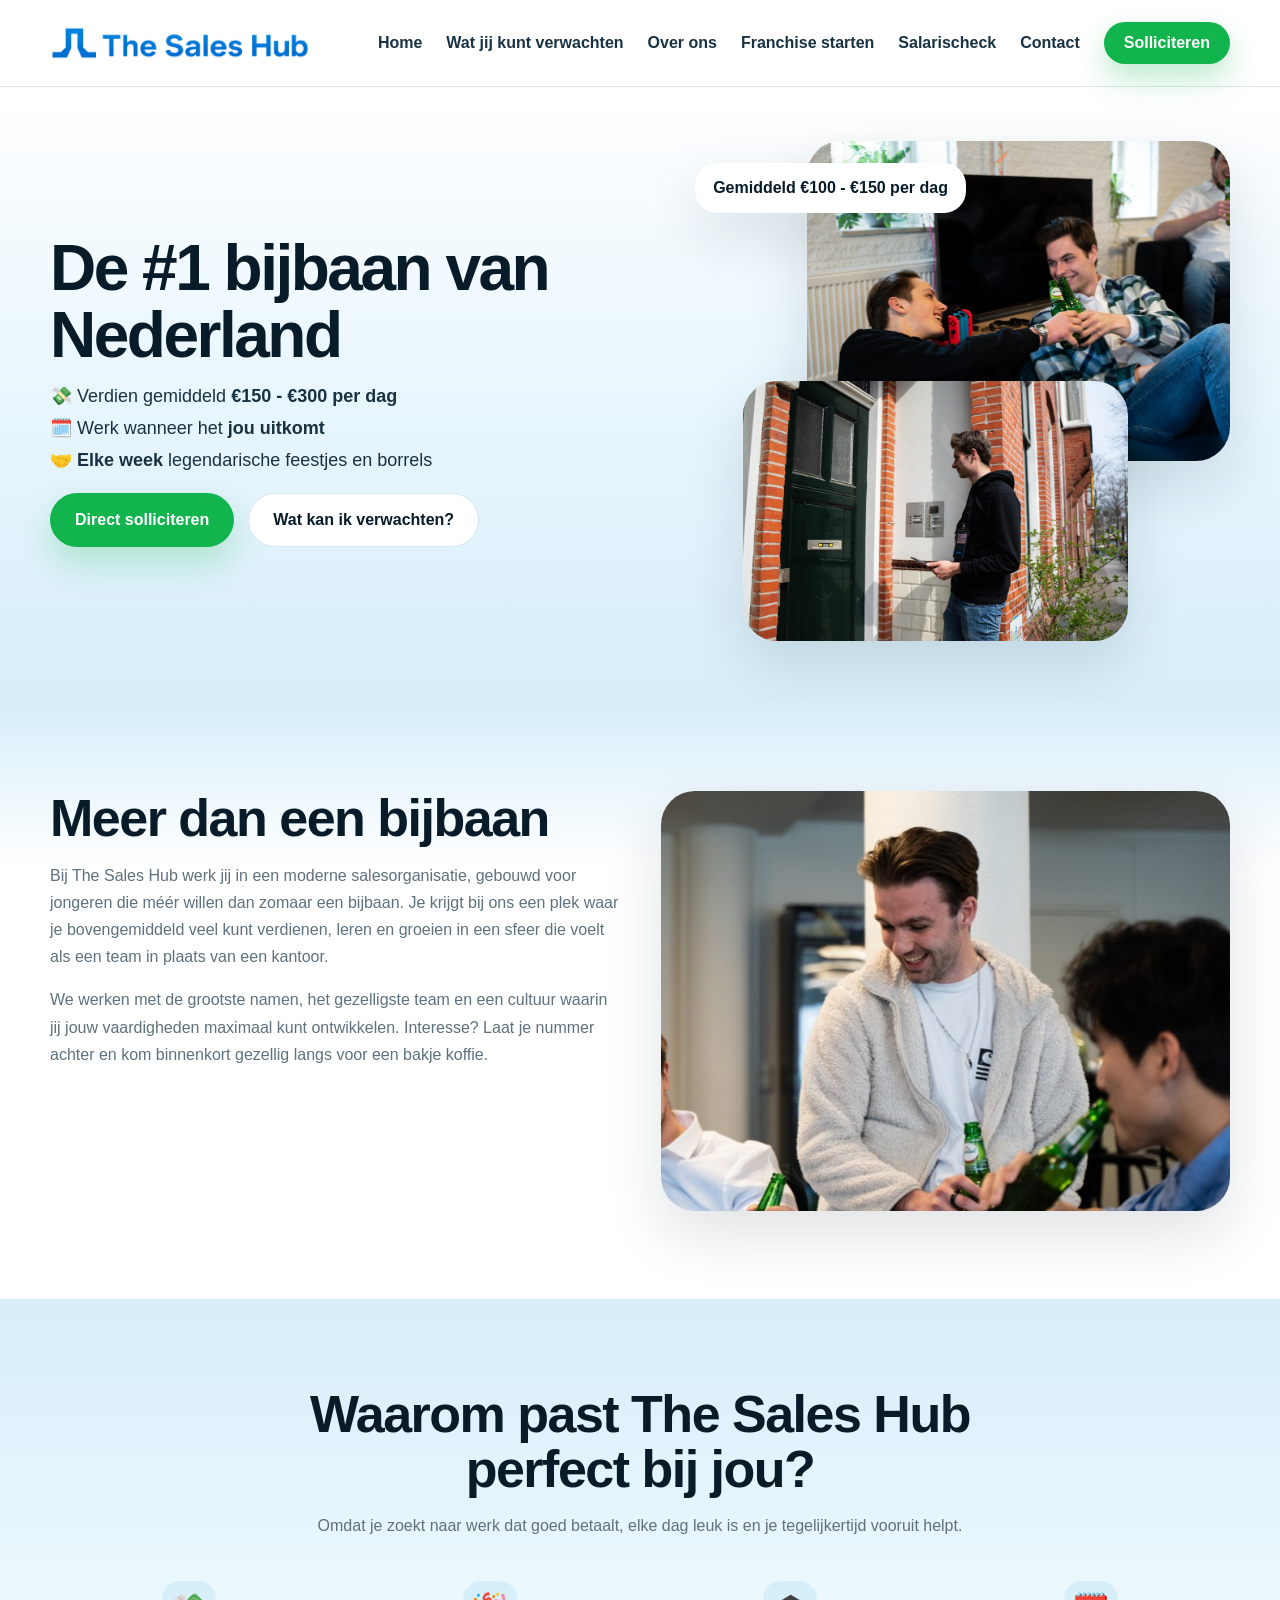
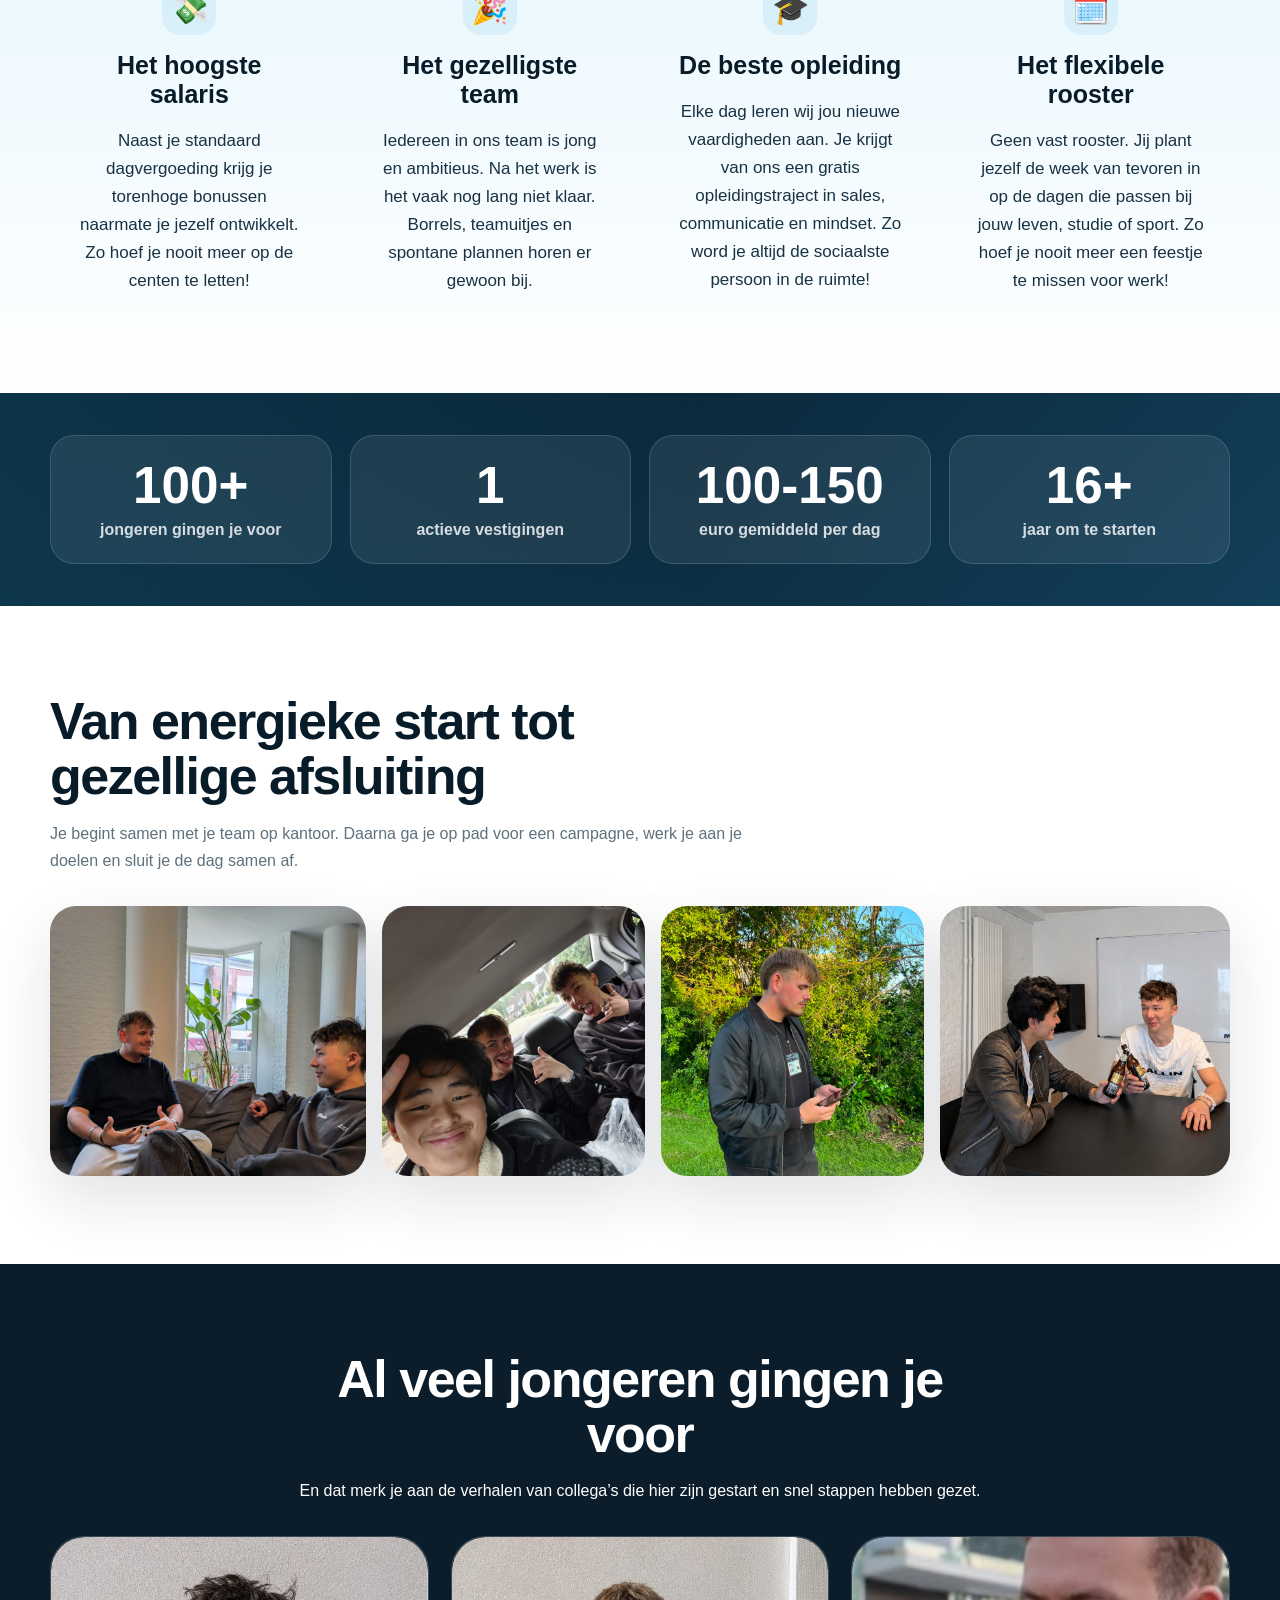
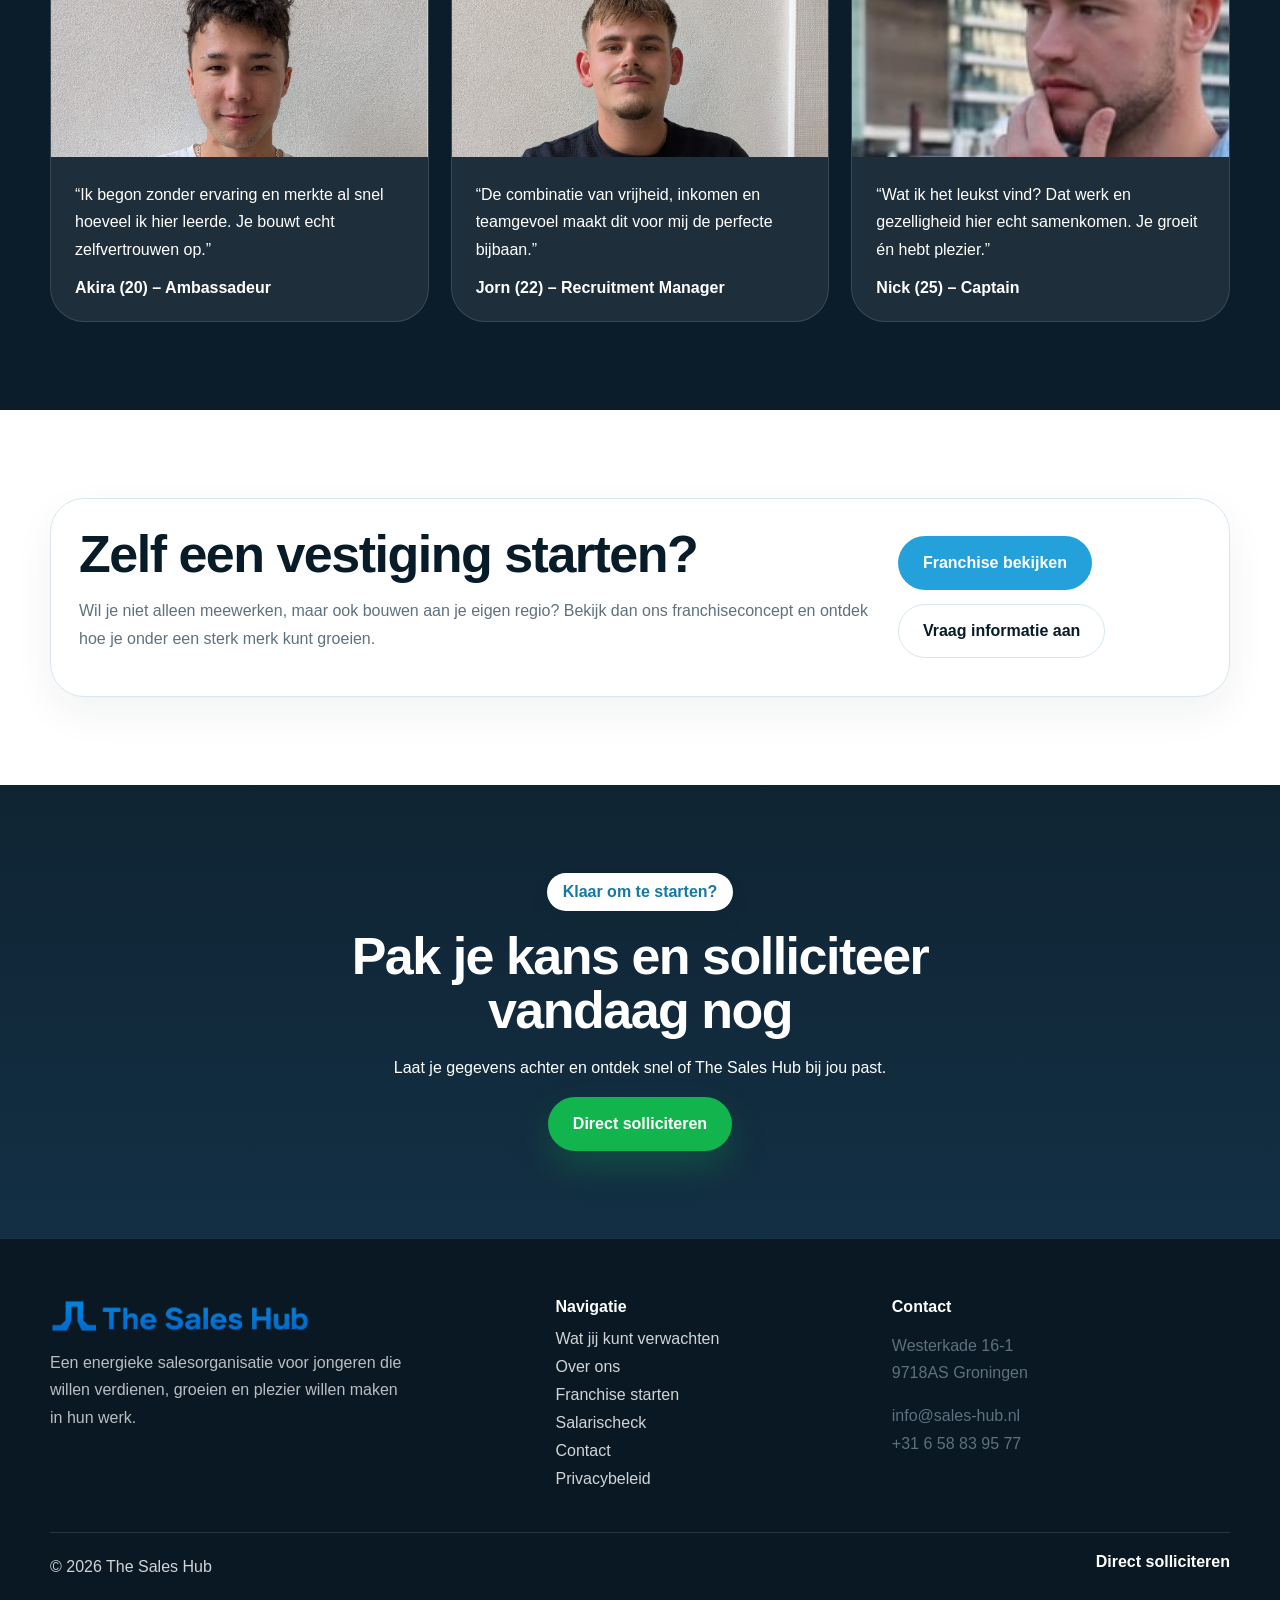
==== index.html @ 604abdd0 "Update index.html" ====
<!DOCTYPE html>
<html lang="nl">
<head>
  <meta charset="UTF-8" />
  <meta name="viewport" content="width=device-width, initial-scale=1.0" />
  <title>The Sales Hub - Home</title>
  <link rel="stylesheet" href="style.css" />
  <link rel="icon" type="image/png" href="images/favicon.png" />
</head>
<body>
<!-- =========================================================
AANPASSEN: index.html
Gebruik Ctrl+F en zoek op 'AANPASSEN' om alle bewerkbare tekstblokken te vinden.
Pas vooral tekst tussen <h1>, <h2>, <h3>, <p>, <li> en knoppen (<a>) aan.
Laat class="", href="", script- en link-tags zoveel mogelijk staan.
========================================================= -->

  <!-- AANPASSEN: NAVIGATIE / MENU
Hieronder staan het logo, de bedrijfsnaam en de menulinks.
Wil je een menunaam wijzigen? Pas alleen de zichtbare tekst tussen <a>...</a> aan.
Wil je een link wijzigen? Pas dan href="..." aan, maar laat de bestandsnamen kloppen.
-->
<header class="site-header">
    <div class="container header-inner">
      <a href="index.html" class="brand">
        <img src="images/logo.png" alt="The Sales Hub logo" />
      </a>
      <nav class="main-nav" id="mainNav">
        <a href="index.html">Home</a>
        <a href="verwachtingen.html">Wat jij kunt verwachten</a>
        <a href="over-ons.html">Over ons</a>
        <a href="franchise-starten.html">Franchise starten</a>
        <a href="salarischeck.html">Salarischeck</a>
        <a href="contact.html">Contact</a>
        <a href="solliciteren.html" class="nav-apply">Solliciteren</a>

      </nav>
      <button class="menu-toggle" id="menuToggle" aria-label="Open menu">☰</button>
    </div>
  </header>
  <main>

<!-- AANPASSEN: HOMEPAGE HERO
Dit is het eerste blok van de voorpagina.
Pas hier de grote titel, subtitel, bullets en knoppen aan.
De knop 'Direct solliciteren' linkt naar solliciteren.html.
-->
<section class="hero hero-home">
  <div class="container hero-grid">
    <div class="hero-copy hero-copy-strong">
      <h1>De #1 bijbaan van Nederland</h1>
<ul class="tick-list hero-benefits">
  <li>
    <span class="hero-benefit-icon">💸</span>
    <span>Verdien gemiddeld <strong>€150 - €300 per dag</strong></span>
  </li>
  <li>
    <span class="hero-benefit-icon">🗓️</span>
    <span>Werk wanneer het <strong>jou uitkomt</strong></span>
  </li>
  <li>
    <span class="hero-benefit-icon">🤝</span>
    <span><strong>Elke week</strong> legendarische feestjes en borrels</span>
  </li>
</ul>
      <div class="button-row">
        <a href="solliciteren.html" class="btn btn-cta">Direct solliciteren</a>
        <a href="verwachtingen.html" class="btn btn-secondary">Wat kan ik verwachten?</a>
      </div>
    </div>
    <div class="hero-visual hero-visual-pop">
      <div class="visual-badge">Gemiddeld €100 - €150 per dag</div>
      <div class="visual-card main-photo"><img src="images/hero-main.jpg" alt="Team in gesprek op locatie" /></div>
      <div class="visual-card secondary-photo"><img src="images/hero-secondary.jpg" alt="Collega's die samen successen vieren" /></div>
    
      </div>
    </div>
  </div>
</section>

<!-- AANPASSEN: WELKOM / INTRODUCTIE
Hier leg je kort uit wat The Sales Hub is en waarom iemand bij jullie wil werken.
-->
<section class="section">
  <div class="container two-column">
    <div>

      <h2>Meer dan een bijbaan</h2>
      <p>Bij The Sales Hub werk jij in een moderne salesorganisatie, gebouwd voor jongeren die méér willen dan zomaar een bijbaan. Je krijgt bij ons een plek waar je bovengemiddeld veel kunt verdienen, leren en groeien in een sfeer die voelt als een team in plaats van een kantoor.</p>
      <p>We werken met de grootste namen, het gezelligste team en een cultuur waarin jij jouw vaardigheden maximaal kunt ontwikkelen. Interesse? Laat je nummer achter en kom binnenkort gezellig langs voor een bakje koffie.</p>
    </div>
    <div class="single-image-card">
      <img src="images/welcome.jpg" alt="Sfeervolle teamfoto" />
    </div>
  </div>
</section>

<!-- AANPASSEN: WAAROM THE SALES HUB
Hier staan de voordelen/argumenten waarom jongeren voor jullie kiezen.
-->
<section class="section section-soft">
  <div class="container">
    <div class="section-head center">

      <h2>Waarom past The Sales Hub perfect bij jou?</h2>
      <p>Omdat je zoekt naar werk dat goed betaalt, elke dag leuk is en je tegelijkertijd vooruit helpt.</p>
    </div>
<div class="card-grid four benefit-grid">
  <article class="info-card benefit-card">
    <div class="benefit-icon">💸</div>
    <h3>Het hoogste salaris</h3>
    <p>Naast je standaard dagvergoeding krijg je torenhoge bonussen naarmate je jezelf ontwikkelt. Zo hoef je nooit meer op de centen te letten!</p>
  </article>

  <article class="info-card benefit-card">
    <div class="benefit-icon">🎉</div>
    <h3>Het gezelligste team</h3>
    <p>Iedereen in ons team is jong en ambitieus. Na het werk is het vaak nog lang niet klaar. Borrels, teamuitjes en spontane plannen horen er gewoon bij.</p>
  </article>

  <article class="info-card benefit-card">
    <div class="benefit-icon">🎓</div>
    <h3>De beste opleiding</h3>
    <p>Elke dag leren wij jou nieuwe vaardigheden aan. Je krijgt van ons een gratis opleidingstraject in sales, communicatie en mindset. Zo word je altijd de sociaalste persoon in de ruimte!</p>
  </article>

  <article class="info-card benefit-card">
    <div class="benefit-icon">🗓️</div>
    <h3>Het flexibele rooster</h3>
    <p>Geen vast rooster. Jij plant jezelf de week van tevoren in op de dagen die passen bij jouw leven, studie of sport. Zo hoef je nooit meer een feestje te missen voor werk!</p>
  </article>
</div>
  </div>
</section>

<!-- AANPASSEN: CIJFERS / BEWIJS
Pas hier cijfers aan zoals aantal medewerkers, vestigingen of gemiddelde verdiensten.
-->
<section class="stats-band">
  <div class="container stats-grid">
    <div><strong>100+</strong><span>jongeren gingen je voor</span></div>
    <div><strong>1</strong><span>actieve vestigingen</span></div>
    <div><strong>100-150</strong><span>euro gemiddeld per dag</span></div>
    <div><strong>16+</strong><span>jaar om te starten</span></div>
  </div>
</section>

<section class="section">
  <div class="container">
    <div class="section-head">
      <h2>Van energieke start tot gezellige afsluiting</h2>
      <p>Je begint samen met je team op kantoor. Daarna ga je op pad voor een campagne, werk je aan je doelen en sluit je de dag samen af.</p>
    </div>
    <div class="gallery-grid">
      <img src="images/gallery-1.jpg" alt="Werkdag sfeer 1" />
      <img src="images/gallery-2.jpg" alt="Werkdag sfeer 2" />
      <img src="images/gallery-3.jpg" alt="Werkdag sfeer 3" />
      <img src="images/gallery-4.jpg" alt="Werkdag sfeer 4" />
    </div>
  </div>
</section>

<section class="section section-dark">
  <div class="container">
    <div class="section-head center light">
      <h2>Al veel jongeren gingen je voor</h2>
      <p>En dat merk je aan de verhalen van collega’s die hier zijn gestart en snel stappen hebben gezet.</p>
    </div>
    <div class="card-grid three testimonials">
      <article class="testimonial-card"><img src="images/testimonial-1.jpg" alt="Collega 1" /><p>“Ik begon zonder ervaring en merkte al snel hoeveel ik hier leerde. Je bouwt echt zelfvertrouwen op.”</p><strong>Akira (20) – Ambassadeur</strong></article>
      <article class="testimonial-card"><img src="images/testimonial-2.jpg" alt="Collega 2" /><p>“De combinatie van vrijheid, inkomen en teamgevoel maakt dit voor mij de perfecte bijbaan.”</p><strong>Jorn (22) – Recruitment Manager</strong></article>
      <article class="testimonial-card"><img src="images/testimonial-3.jpg" alt="Collega 3" /><p>“Wat ik het leukst vind? Dat werk en gezelligheid hier echt samenkomen. Je groeit én hebt plezier.”</p><strong>Nick (25) – Captain</strong></article>
    </div>
  </div>
</section>

<section class="section">
  <div class="container callout-box">
    <div>
      <h2>Zelf een vestiging starten?</h2>
      <p>Wil je niet alleen meewerken, maar ook bouwen aan je eigen regio? Bekijk dan ons franchiseconcept en ontdek hoe je onder een sterk merk kunt groeien.</p>
    </div>
    <div class="button-row">
      <a href="franchise-starten.html" class="btn btn-primary">Franchise bekijken</a>
      <a href="contact.html" class="btn btn-secondary">Vraag informatie aan</a>
    </div>
  </div>
</section>

<!-- AANPASSEN: LAATSTE CALL TO ACTION
Dit is het afsluitende sollicitatieblok op de homepage.
-->
<section class="section final-banner">
  <div class="container center-text">
    <span class="eyebrow">Klaar om te starten?</span>
    <h2>Pak je kans en solliciteer vandaag nog</h2>
    <p>Laat je gegevens achter en ontdek snel of The Sales Hub bij jou past.</p>
    <a href="solliciteren.html" class="btn btn-cta">Direct solliciteren</a>
  </div>
</section>

  </main>
  <!-- AANPASSEN: FOOTER
Hier wijzig je bedrijfsnaam, korte footertekst, contactgegevens en footerlinks.
-->
<footer class="site-footer">
    <div class="container footer-grid">
      <div>
        <a href="index.html" class="brand footer-brand">
          <img src="images/logo.png" alt="The Sales Hub logo" />

        </a>
        <p class="footer-text">Een energieke salesorganisatie voor jongeren die willen verdienen, groeien en plezier willen maken in hun werk.</p>
      </div>
      <div>
        <h4>Navigatie</h4>
        <a href="verwachtingen.html">Wat jij kunt verwachten</a>
        <a href="over-ons.html">Over ons</a>
        <a href="franchise-starten.html">Franchise starten</a>
        <a href="salarischeck.html">Salarischeck</a>
        <a href="contact.html">Contact</a>
            <a href="privacybeleid.html">Privacybeleid</a>
      </div>
      <div>
        <h4>Contact</h4>
        <p>Westerkade 16-1<br>9718AS Groningen</p>
        <p>info@sales-hub.nl<br>+31 6 58 83 95 77</p>
      </div>
    </div>
    <div class="container footer-bottom">
      <span>© <span id="year"></span> The Sales Hub</span>
      <a href="solliciteren.html">Direct solliciteren</a>
    </div>
  </footer>
  <script src="script.js"></script>
</body>
</html>
---- style.css ----
:root {
  /* =========================================================
  AANPASSEN: KLEUREN
  --primary = huiskleur blauw
  --cta = opvallende sollicitatieknop
  Pas alleen de kleurcodes aan, niet de namen links.
  ========================================================= */
  --primary: #24A1DA;
  --primary-dark: #1678a7;
  --primary-soft: #e8f6fc;
  --text: #183243;
  --text-soft: #5e717d;
  --heading: #071b28;
  --bg: #f5f8fa;
  --white: #ffffff;
  --dark: #0b1d2a;
  --line: #d7e6ef;
  --cta: #12b44d;
  --cta-dark: #0d943e;
  --shadow: 0 24px 60px rgba(7, 27, 40, 0.12);
  --radius-xl: 34px;
  --radius-lg: 26px;
  --radius-md: 18px;
}
* { box-sizing: border-box; }
html { scroll-behavior: smooth; }
body {
  margin: 0;
  font-family: Arial, Helvetica, sans-serif;
  color: var(--text);
  background: var(--white);
}
a { color: inherit; text-decoration: none; }
img { display: block; width: 100%; object-fit: cover; }
p { line-height: 1.7; color: var(--text-soft); }
h1, h2, h3, h4 { color: var(--heading); margin: 0 0 16px; line-height: 1.05; }
h1 { font-size: clamp(42px, 7vw, 76px); letter-spacing: -2.5px; }
h2 { font-size: clamp(32px, 5vw, 52px); letter-spacing: -1.5px; }
h3 { font-size: 24px; }
.container { width: min(1180px, calc(100% - 40px)); margin: 0 auto; }

.site-header {
  position: sticky; top: 0; z-index: 1000; background: rgba(255,255,255,.92);
  backdrop-filter: blur(14px); border-bottom: 1px solid var(--line);
}
.header-inner {
  display: flex; align-items: center; justify-content: space-between; min-height: 86px; gap: 20px;
}
.brand {
  display: inline-flex; align-items: center; gap: 12px; font-weight: 800; font-size: 20px; color: var(--heading);
}
.brand img {
  width: 160px;
  height: auto;
  object-fit: contain;
  border-radius: 0;
}
.main-nav { display: flex; align-items: center; gap: 24px; font-weight: 700; }
.main-nav a { color: var(--text); }
.main-nav a:hover { color: var(--primary-dark); }
.nav-apply {
  background: var(--cta); color: var(--white) !important; padding: 12px 20px; border-radius: 999px;
  box-shadow: 0 14px 30px rgba(18, 180, 77, 0.28);
}
.nav-apply:hover { background: var(--cta-dark); }
.menu-toggle {
  display: none; border: 0; background: var(--primary-soft); width: 44px; height: 44px; border-radius: 14px; font-size: 24px;
}

.hero {
  position: relative;
  overflow: hidden;
  background: linear-gradient(180deg, #ffffff 0%, #f3fbff 55%, #e8f6fc 100%);
}
.hero > .container {
  position: relative;
  z-index: 1;
}


.hero-home { padding: 54px 0 62px; }
.hero-apply { padding: 78px 0 84px; }
.hero-grid {
  display: grid; grid-template-columns: 1.05fr .95fr; gap: 54px; align-items: center;
}
.hero-copy-strong h1 { max-width: 620px; }
.hero-copy h1 span { color: var(--primary-dark); }
.hero-copy .lead { font-size: 20px; max-width: 620px; margin-bottom: 28px; }
.eyebrow {
  display: inline-flex; padding: 10px 16px; border-radius: 999px; background: var(--white); color: var(--primary-dark);
  font-weight: 800; margin-bottom: 18px; box-shadow: 0 12px 24px rgba(7,27,40,.06);
}
.tick-list { list-style: none; padding: 0; margin: 0 0 28px; display: grid; gap: 14px; }
.tick-list li { position: relative; padding-left: 0px; font-size: 18px; }
.tick-list li::before {
  content: none !important;
  display: none !important;
}
.big-ticks li { font-size: 20px; }
.button-row { display: flex; gap: 14px; flex-wrap: wrap; }
.btn {
  display: inline-flex; align-items: center; justify-content: center; min-height: 54px; padding: 0 24px;
  border-radius: 999px; font-weight: 800; border: 1px solid transparent; cursor: pointer; transition: .2s ease;
}
.btn:hover { transform: translateY(-2px); }
.btn-primary { background: var(--primary); color: var(--white); }
.btn-primary:hover { background: var(--primary-dark); }
.btn-secondary { background: var(--white); border-color: var(--line); color: var(--heading); }
.btn-cta { background: var(--cta); color: var(--white); box-shadow: 0 16px 34px rgba(18,180,77,.24); }
.btn-cta:hover { background: var(--cta-dark); }
.light-btn { background: rgba(255,255,255,.15); border-color: rgba(255,255,255,.3); color: var(--white); }

.hero-visual { position: relative; min-height: 520px; }
.hero-visual::before,
.hero-visual::after {
  content: ""; position: absolute; border-radius: 50%; z-index: 0;
}
.hero-visual::before { width: 180px; height: 180px; background: rgba(36,161,218,.18); right: 36px; top: 16px; }
.hero-visual::after { width: 120px; height: 120px; background: rgba(18,180,77,.14); left: 10px; bottom: 90px; }
.visual-card { position: absolute; overflow: hidden; border-radius: 34px; box-shadow: var(--shadow); z-index: 2; }
.visual-card img { height: 100%; }
.main-photo { width: 79%; height: 330px; right: 0; top: 0; }
.secondary-photo { width: 72%; height: 280px; left: 48px; bottom: 12px; }
.visual-badge {
  position: absolute; left: 0; top: 38px; z-index: 3; background: var(--white); padding: 16px 18px; border-radius: 22px; font-weight: 800;
  box-shadow: var(--shadow); color: var(--heading);
}
.floating-note {
  position: absolute; right: 24px; bottom: 44px; z-index: 3; background: rgba(255,255,255,.95); width: 240px; padding: 18px; border-radius: 22px; box-shadow: var(--shadow);
}
.floating-note strong { display: block; margin-bottom: 6px; color: var(--heading); }
.floating-note span { color: var(--text-soft); font-size: 14px; line-height: 1.5; }

.page-hero { padding: 88px 0 40px; background: linear-gradient(180deg, #f9fcfe 0%, #ffffff 100%); }
.hero-narrow { max-width: 860px; }
.hero-narrow h1 { margin-bottom: 18px; }
.hero-narrow p { font-size: 20px; }

.section { padding: 88px 0; }
.section-soft {
  background: linear-gradient(180deg, #eaf7fd 0%, #f7fcff 100%);
}
.section-dark { background: var(--dark); }
.section-head { max-width: 720px; margin-bottom: 32px; }
.section-head.center { margin-left: auto; margin-right: auto; text-align: center; }
.section-head.light h2, .section-head.light p { color: var(--white); }
.center-text { text-align: center; max-width: 760px; }
.center-text p { margin-left: auto; margin-right: auto; }
.two-column { display: grid; grid-template-columns: 1fr 1fr; gap: 42px; }
.align-center { align-items: center; }
.align-start { align-items: start; }
.split-image { display: grid; grid-template-columns: 1fr .85fr; gap: 18px; align-items: end; }
.split-image img, .single-image-card img, .contact-image { border-radius: var(--radius-xl); box-shadow: var(--shadow); }
.split-image img:first-child { height: 420px; }
.split-image img:last-child { height: 320px; }
.single-image-card img { height: 420px; }

.card-grid { display: grid; gap: 22px; }
.card-grid.four { grid-template-columns: repeat(4, 1fr); }
.card-grid.three { grid-template-columns: repeat(3, 1fr); }
.card-grid.two { grid-template-columns: repeat(2, 1fr); }
.info-card, .testimonial-card, .media-card, .step-card, .glass-box, .calculator-box, .result-box, .contact-form-box, .apply-card, .callout-box, .quote-panel {
  background: var(--white); border: 1px solid var(--line); border-radius: var(--radius-xl); box-shadow: 0 16px 40px rgba(7,27,40,.06);
}
.info-card { padding: 28px; }
.info-card p { margin-bottom: 0; }
.media-card { overflow: hidden; }
.media-card img { height: 260px; }
.media-card div { padding: 24px; }
.steps-grid { display: grid; grid-template-columns: repeat(4, 1fr); gap: 20px; }
.step-card { padding: 26px; }
.step-card span {
  width: 46px; height: 46px; display: inline-grid; place-items: center; border-radius: 50%; background: var(--primary-soft); color: var(--primary-dark); font-weight: 900; margin-bottom: 14px;
}
.stats-band {
  background: linear-gradient(135deg, #071b28 0%, #0b2a3d 48%, #123f5a 100%);
  color: var(--white);
  padding: 42px 0;
  position: relative;
  overflow: hidden;
}

.stats-band::before {
  content: "";
  position: absolute;
  inset: 0;
  background: linear-gradient(90deg, rgba(36,161,218,0.18), transparent 55%);
  pointer-events: none;
}

.stats-grid {
  position: relative;
  z-index: 1;
  display: grid;
  grid-template-columns: repeat(4, 1fr);
  gap: 18px;
  text-align: center;
}

.stats-grid div {
  background: rgba(255,255,255,0.08);
  border: 1px solid rgba(255,255,255,0.14);
  border-radius: 24px;
  padding: 24px 18px;
  backdrop-filter: blur(10px);
}

.stats-grid strong {
  display: block;
  font-size: clamp(34px, 4vw, 54px);
  line-height: 1;
  margin-bottom: 10px;
  color: #ffffff;
}

.stats-grid span {
  display: block;
  font-weight: 800;
  color: rgba(255,255,255,0.82);
}
.gallery-grid { display: grid; grid-template-columns: 1.2fr 1fr 1fr 1.1fr; gap: 16px; }
.gallery-grid img { border-radius: 26px; height: 270px; box-shadow: var(--shadow); }
.testimonials img { height: 220px; border-top-left-radius: var(--radius-xl); border-top-right-radius: var(--radius-xl); }
.testimonial-card { overflow: hidden; }
.testimonial-card p, .testimonial-card strong { padding: 0 24px; }
.testimonial-card p { margin: 24px 0 16px; color: rgba(255,255,255,.82); }
.testimonial-card strong { display: block; color: var(--white); padding-bottom: 24px; }
.section-dark .testimonial-card { background: rgba(255,255,255,.08); border-color: rgba(255,255,255,.12); box-shadow: none; }
.callout-box { padding: 34px; display: flex; gap: 24px; justify-content: space-between; align-items: center; }
.final-banner { background: linear-gradient(180deg, #0f2433 0%, #132f44 100%); color: var(--white); }
.final-banner h2, .final-banner p { color: var(--white); }
.quote-panel { padding: 34px; text-align: center; }
.quote-panel blockquote { margin: 0 0 12px; font-size: 26px; line-height: 1.5; color: var(--heading); font-weight: 700; }
.faq-wrap details { background: var(--white); border: 1px solid var(--line); border-radius: 20px; padding: 18px 22px; margin-bottom: 14px; }
.faq-wrap summary { cursor: pointer; font-weight: 800; color: var(--heading); }
.faq-wrap details p { margin: 12px 0 0; }

.generic-form, .salary-form { display: grid; gap: 14px; }
.generic-form input, .generic-form select, .generic-form textarea,
salary-form select, .salary-form input, .salary-form textarea {
  width: 100%; border: 1px solid var(--line); background: #fbfdff; min-height: 56px; padding: 14px 16px; border-radius: 16px; font: inherit; color: var(--text);
}
.salary-form select, .salary-form input, .salary-form textarea {
  width: 100%; border: 1px solid var(--line); background: #fbfdff; min-height: 56px; padding: 14px 16px; border-radius: 16px; font: inherit; color: var(--text);
}
.inline-fields { display: grid; grid-template-columns: 1fr 1fr; gap: 14px; }
.apply-card, .calculator-box, .result-box, .contact-form-box { padding: 30px; }
.apply-card p, .calculator-box p, .result-box p, .contact-form-box p { margin-top: 0; }
.result-box { background: linear-gradient(180deg, #ffffff 0%, #f3fbff 100%); }
.result-numbers { display: grid; gap: 14px; }
.result-numbers div { background: var(--white); border: 1px solid var(--line); border-radius: 18px; padding: 18px; }
.result-numbers span { display: block; font-size: 14px; color: var(--text-soft); margin-bottom: 6px; }
.result-numbers strong { font-size: 30px; color: var(--heading); }
.salary-form label { display: grid; gap: 8px; font-weight: 700; color: var(--heading); }
.contact-side { display: grid; gap: 20px; }
.contact-image { height: 290px; }
.glass-box, .callout-box, .large-form { padding: 28px; }
.footer-brand { margin-bottom: 12px; }
.site-footer { background: #091823; color: rgba(255,255,255,.82); padding: 60px 0 24px; }
.site-footer h4 { color: var(--white); margin-bottom: 14px; }
.site-footer a { display: block; margin-bottom: 10px; color: rgba(255,255,255,.82); }
.footer-text { max-width: 360px; color: rgba(255,255,255,.72); }
.footer-grid { display: grid; grid-template-columns: 1.4fr .9fr 1fr; gap: 32px; }
.footer-bottom {
  margin-top: 34px; padding-top: 20px; border-top: 1px solid rgba(255,255,255,.12); display: flex; justify-content: space-between; gap: 20px; align-items: center;
}
.footer-bottom a { color: var(--white); font-weight: 700; }

/* Good Wave achtige rustige stijl in TSH blauw */
.hero-home {
  background: linear-gradient(180deg, #ffffff 0%, #f5fbff 48%, #e8f6fc 100%);
}

.section-soft {
  background: linear-gradient(180deg, #eaf7fd 0%, #f8fdff 100%);
}

.info-card {
  background: transparent;
  border: 0;
  box-shadow: none;
  text-align: center;
}

.info-card h3 {
  color: #071b28;
}

.info-card p {
  color: #183243;
  max-width: 280px;
  margin-left: auto;
  margin-right: auto;
}

.hero::before {
  display: none !important;
}

@media (max-width: 1024px) {
  .hero-grid, .two-column, .card-grid.four, .card-grid.three, .steps-grid, .stats-grid, .footer-grid { grid-template-columns: 1fr 1fr; }
  .hero-grid { align-items: start; }
  .main-photo { width: 82%; }
  .secondary-photo { left: 0; }
  .gallery-grid { grid-template-columns: 1fr 1fr; }
}
@media (max-width: 840px) {
  .menu-toggle { display: inline-grid; place-items: center; }
  .main-nav {
    position: absolute; top: 86px; left: 20px; right: 20px; background: var(--white); border: 1px solid var(--line); border-radius: 22px; box-shadow: var(--shadow);
    display: none; flex-direction: column; align-items: stretch; padding: 18px;
  }
  .main-nav.active { display: flex; }
  .hero-grid, .two-column, .card-grid.two, .card-grid.three, .card-grid.four, .steps-grid, .stats-grid, .footer-grid { grid-template-columns: 1fr; }
  .hero-home, .hero-apply { padding: 60px 0 70px; }
  .hero-visual { min-height: 600px; }
  .main-photo { width: 78%; height: 340px; }
  .secondary-photo { width: 74%; height: 270px; }
  .split-image { grid-template-columns: 1fr; }
  .callout-box { flex-direction: column; align-items: flex-start; }
}
@media (max-width: 580px) {
  .container { width: min(100% - 28px, 1180px); }
  h1 { font-size: 44px; }
  .button-row { flex-direction: column; }
  .btn { width: 100%; }
  .inline-fields { grid-template-columns: 1fr; }
  .hero-visual { min-height: 520px; }
  .visual-badge { position: static; display: inline-flex; margin-bottom: 14px; }
  .main-photo { width: 100%; height: 280px; position: relative; }
  .secondary-photo { width: 82%; height: 220px; }
  .floating-note { right: 0; bottom: 0; width: 200px; }
  .footer-bottom { flex-direction: column; align-items: flex-start; }
}


/* AANPASSINGEN THE SALES HUB */
.hero-home h1 { font-size: clamp(38px, 5.2vw, 64px); }
.hero-home .lead { font-size: 19px; margin-bottom: 22px; }
.hero-home .tick-list { margin-bottom: 22px; gap: 10px; }
.hero-home .big-ticks li { font-size: 18px; }
.hero-home .hero-visual { min-height: 500px; }
.hero-home .main-photo { height: 320px; }
.hero-home .secondary-photo { height: 260px; bottom: 0; }
.hero-home .floating-note { bottom: 20px; }
.hero-home .visual-badge { top: 22px; }
.section-tight { padding-top: 64px; padding-bottom: 64px; }
.compact-page-hero { padding-top: 58px; padding-bottom: 42px; }
.image-pop img { transform: rotate(-1deg); }
.value-card { min-height: 230px; }
.about-quote { background: linear-gradient(180deg, #ffffff 0%, #eef9fe 100%); }
.center-buttons { justify-content: center; }
.map-card { display: grid; grid-template-columns: 1.35fr .65fr; gap: 0; overflow: hidden; border-radius: var(--radius-xl); border: 1px solid var(--line); background: var(--white); box-shadow: var(--shadow); }
.map-card iframe { width: 100%; min-height: 420px; border: 0; filter: saturate(.95); }
.map-info { padding: 34px; display: flex; flex-direction: column; justify-content: center; }
.day-steps .step-card { background: #fff; }
@media (max-width: 840px) {
  .hero-home { padding: 44px 0 54px; }
  .hero-home .hero-visual { min-height: 430px; }
  .hero-home .main-photo { height: 245px; }
  .hero-home .secondary-photo { height: 190px; }
  .map-card { grid-template-columns: 1fr; }
}
@media (max-width: 580px) {
  .hero-home h1 { font-size: 39px; }
  .hero-home .hero-visual { min-height: 410px; }
  .map-card iframe { min-height: 300px; }
}


/* AANPASSEN: NETLIFY HONEYPOT
Dit veld is onzichtbaar en helpt spam tegen te houden.
Niet verwijderen als je Netlify Forms gebruikt.
*/
.hidden {
  display: none !important;
}

/* Logo layout */
.site-header .brand,
.footer-brand {
  flex: 0 0 auto;
  width: auto;
  min-width: 0;
  gap: 10px;
}
.site-header .brand img,
.footer-brand img {
  width: 260px;
  height: auto;
  max-width: 280px;
  border-radius: 0;
  object-fit: contain;
}
.site-header .brand span,
.footer-brand span {
  display: inline;
  color: var(--primary-dark);
  font-weight: 900;
  white-space: nowrap;
}
@media (max-width: 580px) {
  .site-header .brand img {
    width: 200px;
    height: auto;
  }
eader .brand span {
    font-size: 17px;
  }
}


/* Mooie TSH blauwe flow zonder rare bellen */

.hero {
  position: relative;
  overflow: hidden;
  background: linear-gradient(
    180deg,
    #ffffff 0%,
    #edf8fe 42%,
    #d7eef9 100%
  ) !important;
}

.hero::before,
.hero::after,
.hero-visual::before,
.hero-visual::after {
  display: none !important;
  content: none !important;
}

.hero-home {
  background: linear-gradient(
    180deg,
    #ffffff 0%,
    #edf8fe 38%,
    #d7eef9 100%
  ) !important;
}


.section-soft {
  background: linear-gradient(
    180deg,
    #d7eef9 0%,
    #eef9fe 48%,
    #ffffff 100%
  ) !important;
}
/* Review-sectie terug donker maken */
.section-dark {
  background: #0b1d2a !important;
}

.section-dark h2,
.section-dark h3,
.section-dark p,
.section-dark strong {
  color: #ffffff !important;
}

.section-dark .eyebrow {
  color: #1678a7 !important;
  background: #ffffff !important;
}
.hero + .section {
  background: linear-gradient(
    180deg,
    #d7eef9 0%,
    #ffffff 28%,
    #ffffff 100%
  ) !important;
}

/* Benefits / waarom-sectie */
.benefit-grid {
  align-items: start;
}

.benefit-card {
  text-align: center;
  padding: 10px 24px;
}

.benefit-icon {
  width: 54px;
  height: 54px;
  margin: 0 auto 16px;
  display: flex;
  align-items: center;
  justify-content: center;
  font-size: 30px;
  border-radius: 18px;
  background: rgba(36, 161, 218, 0.10);
}

.benefit-card h3 {
  max-width: 230px;
  margin: 0 auto 18px;
  font-size: 25px;
  line-height: 1.15;
  font-weight: 700;
  letter-spacing: 0;
  font-family: Arial, Helvetica, sans-serif;
  color: #071b28;
}

.benefit-card p {
  max-width: 280px;
  margin: 0 auto;
  font-size: 17px;
  line-height: 1.65;
  font-weight: 400 !important;
  color: #183243;
}

.benefit-card p strong {
  font-weight: 400 !important;
}

@media (max-width: 840px) {
  .benefit-card h3 {
    font-size: 24px;
  }

  .benefit-card p {
    font-size: 16px;
  }
}
.privacy-content {
  max-width: 900px;
}

.privacy-content h2 {
  font-size: 30px;
  margin-top: 44px;
  margin-bottom: 14px;
}

.privacy-content p,
.privacy-content li {
  font-size: 17px;
  line-height: 1.75;
  color: #183243;
}

.privacy-content ul {
  margin: 12px 0 24px;
  padding-left: 24px;
}

.privacy-content a {
  color: #1678a7;
  font-weight: 700;
}
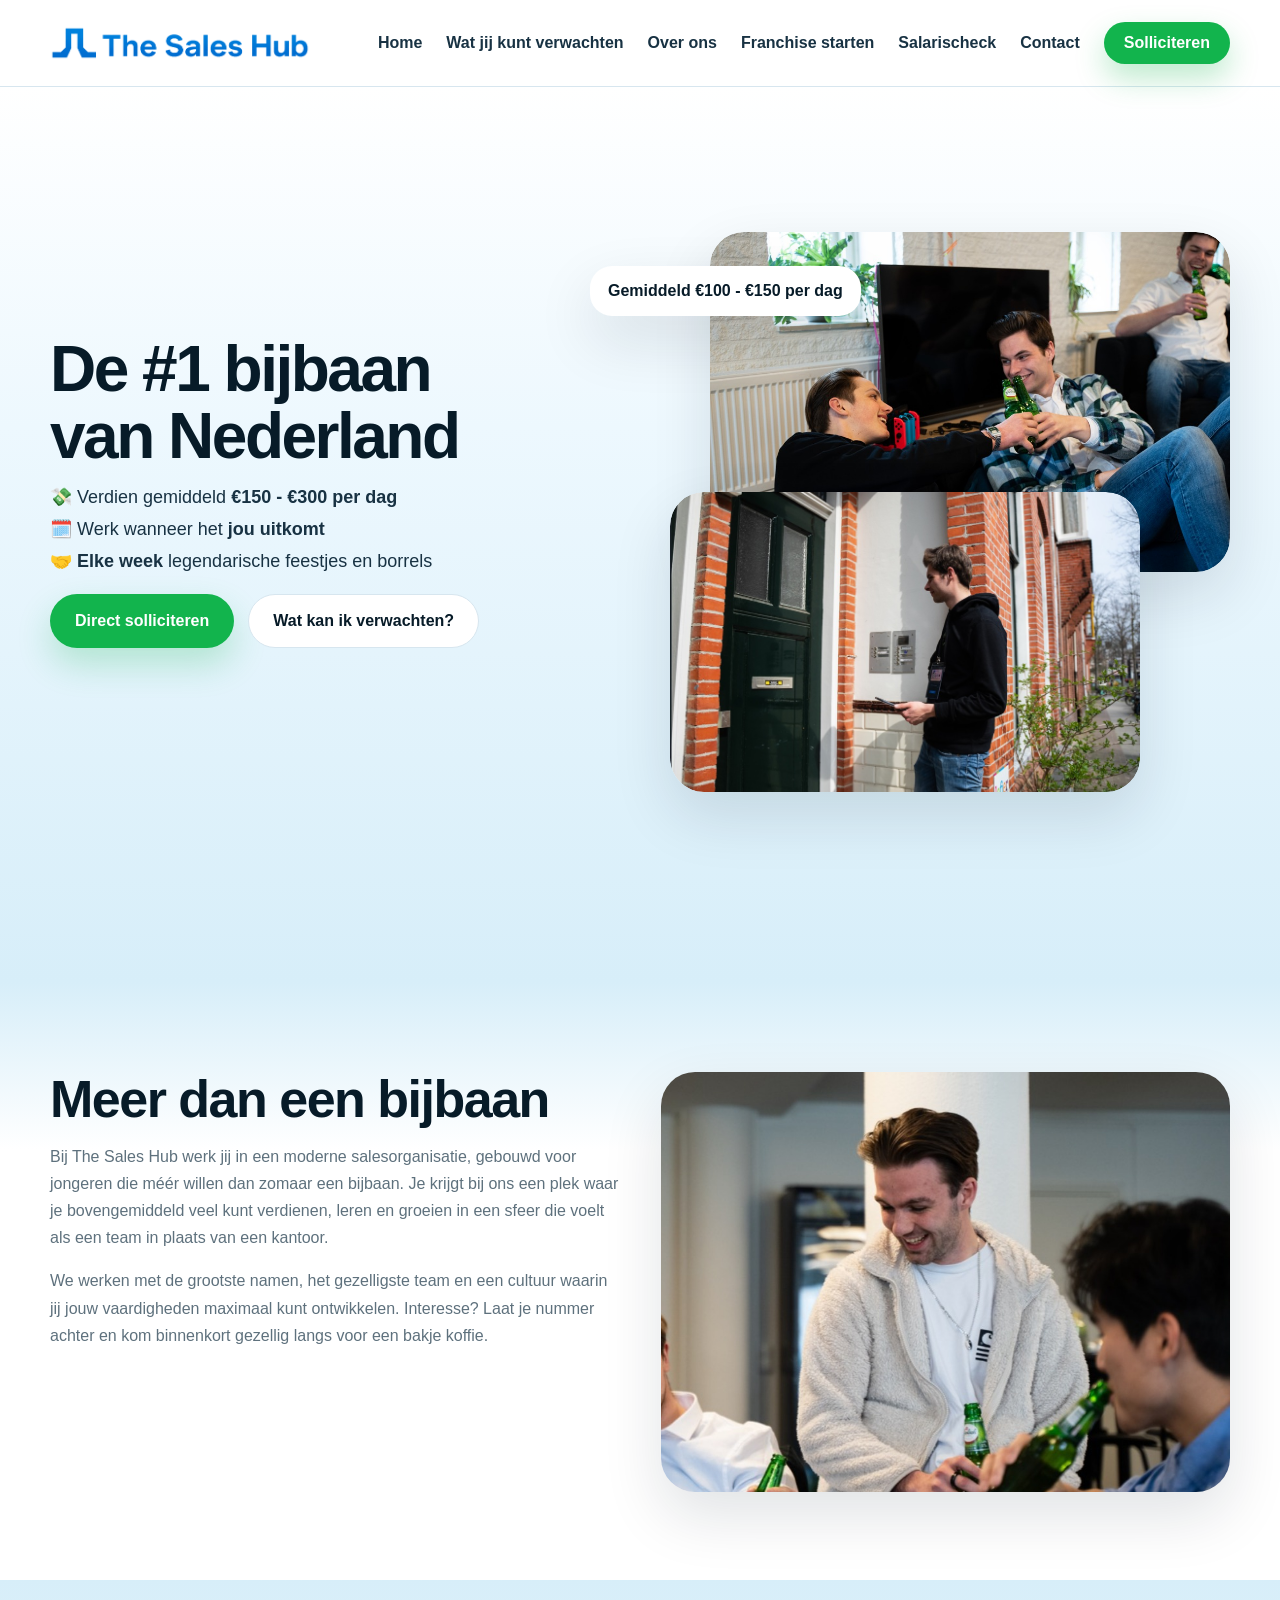
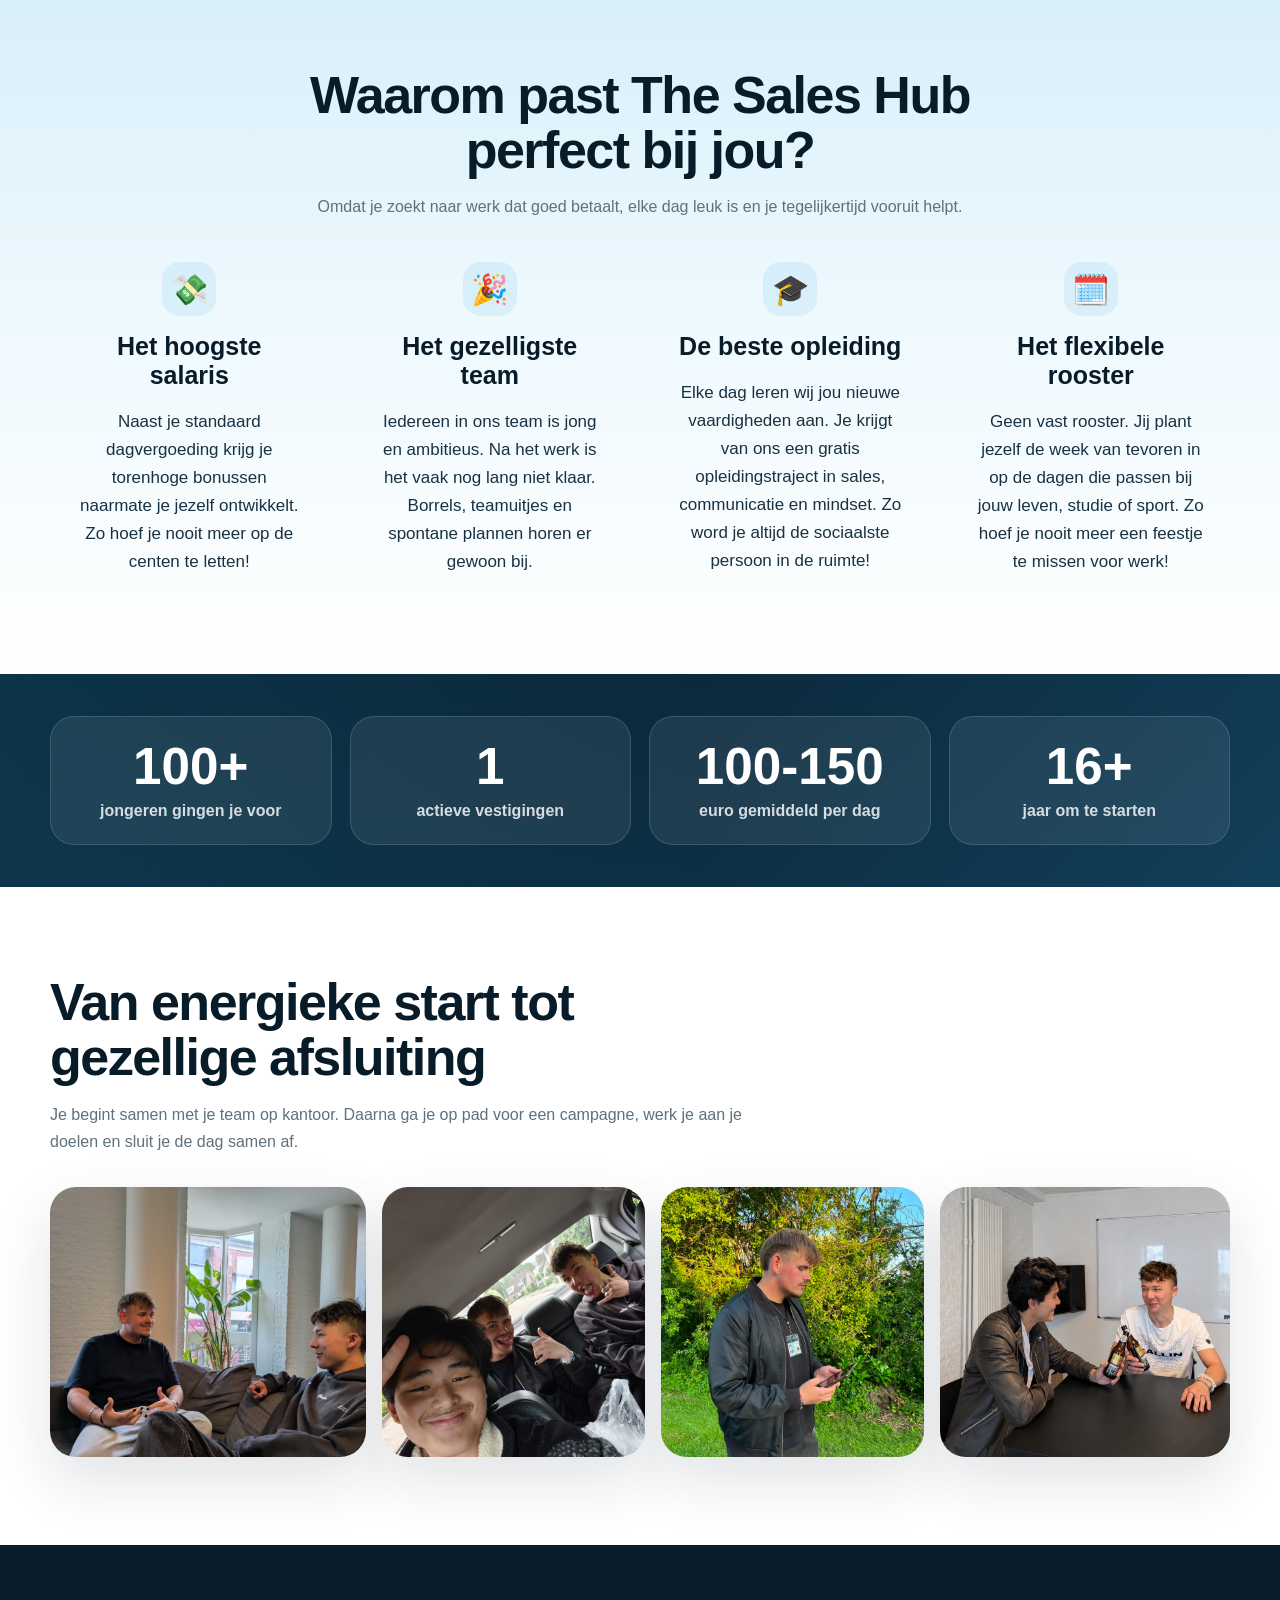
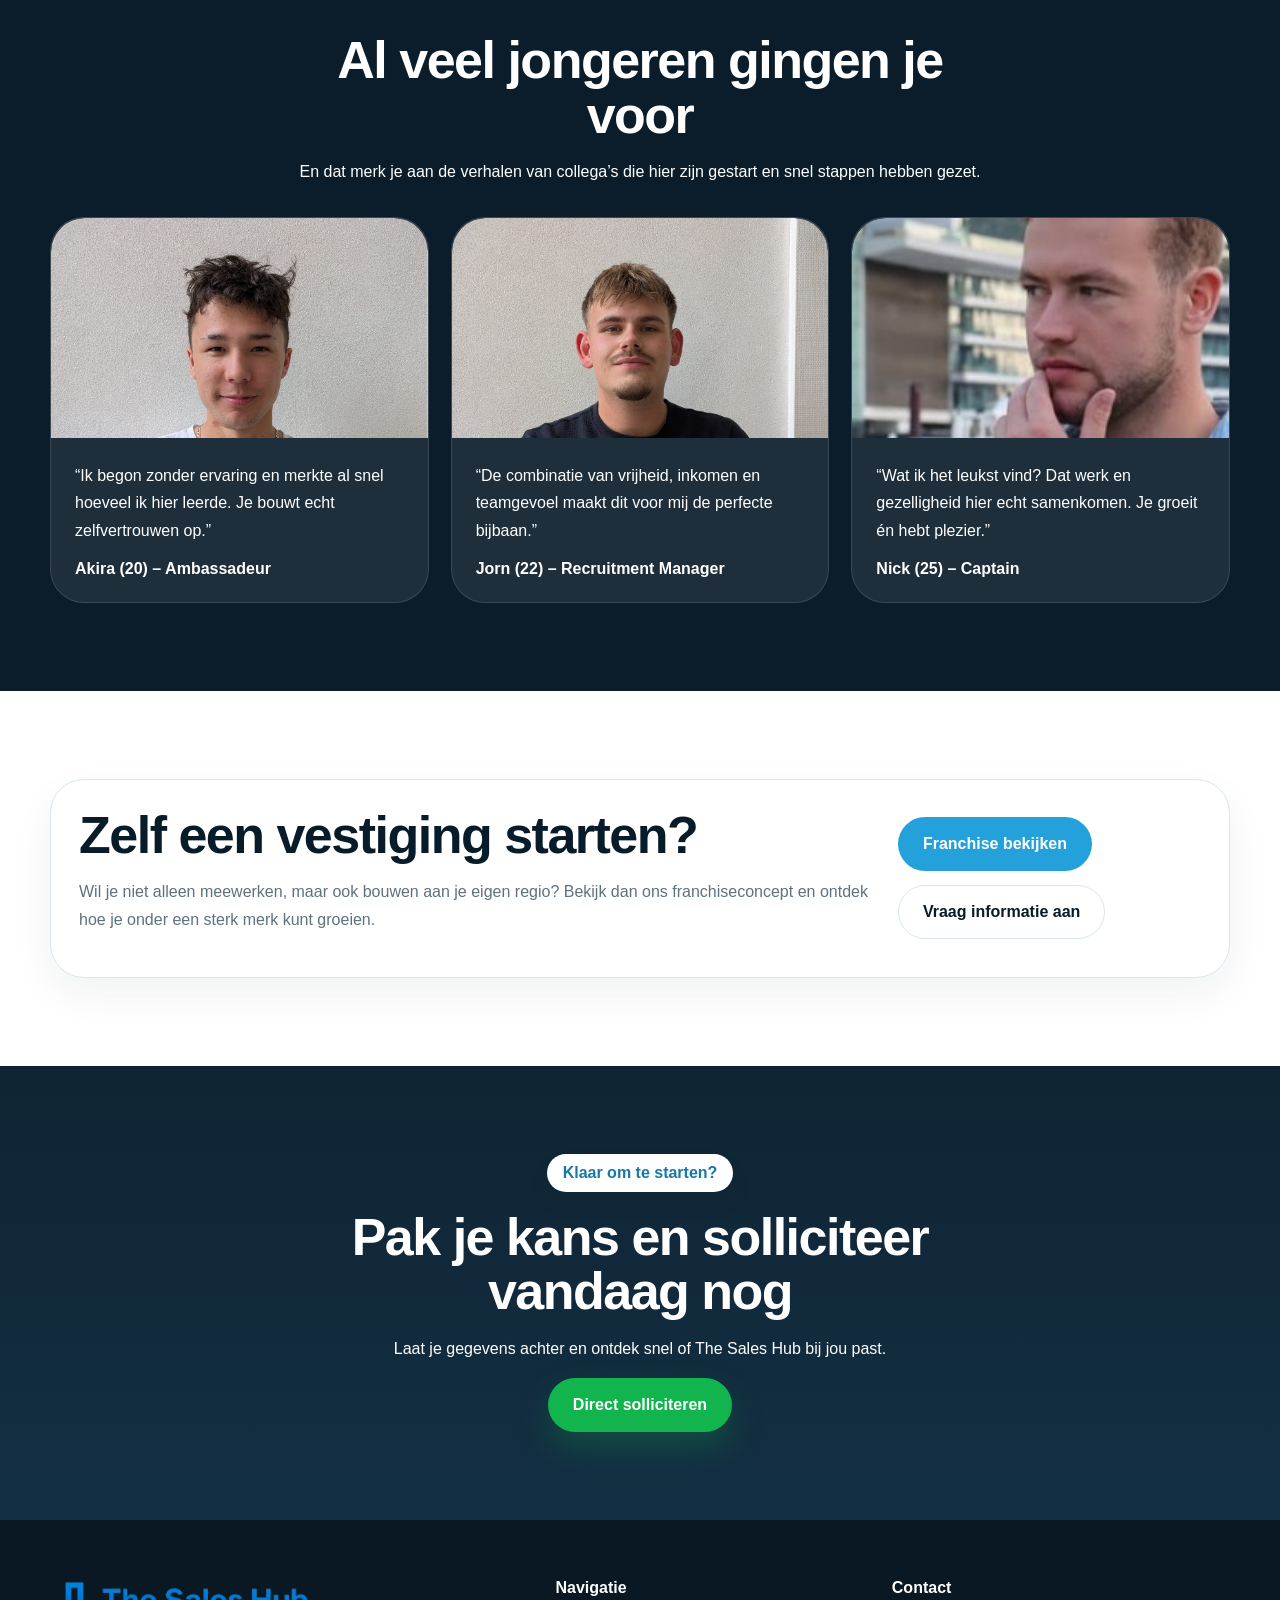
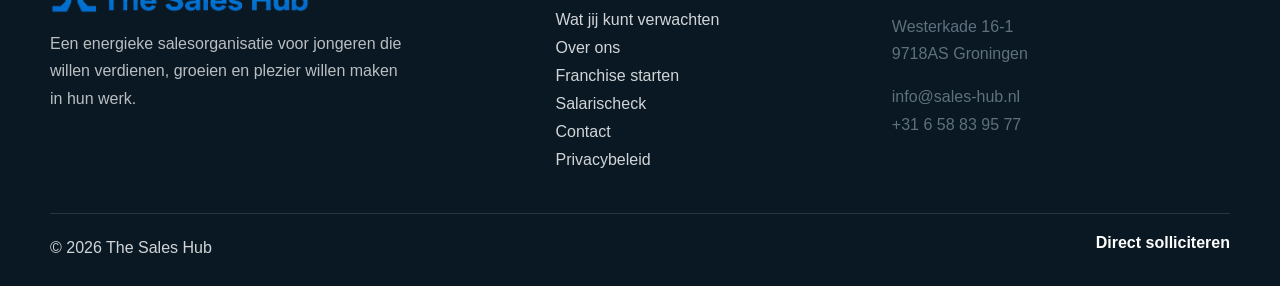
==== commit 6f5bdf47: "Update index.html" ====
--- a/index.html
+++ b/index.html
@@ -5,7 +5,10 @@
   <meta name="viewport" content="width=device-width, initial-scale=1.0" />
   <title>The Sales Hub - Home</title>
   <link rel="stylesheet" href="style.css" />
-  <link rel="icon" type="image/png" href="images/favicon.png" />
+  <link rel="icon" type="image/png" href="images/favicon.png?v=2" />
+  <title>Bijbaan in sales voor jongeren | The Sales Hub Groningen</title>
+<meta name="description" content="Start jouw salesbijbaan bij The Sales Hub in Groningen. Verdien goed, werk flexibel, krijg training en werk in een jong en gezellig team." />
+<link rel="canonical" href="https://thesaleshub.nl/" />
 </head>
 <body>
 <!-- =========================================================
@@ -68,12 +71,17 @@
         <a href="verwachtingen.html" class="btn btn-secondary">Wat kan ik verwachten?</a>
       </div>
     </div>
-    <div class="hero-visual hero-visual-pop">
-      <div class="visual-badge">Gemiddeld €100 - €150 per dag</div>
-      <div class="visual-card main-photo"><img src="images/hero-main.jpg" alt="Team in gesprek op locatie" /></div>
-      <div class="visual-card secondary-photo"><img src="images/hero-secondary.jpg" alt="Collega's die samen successen vieren" /></div>
-    
-      </div>
+<div class="hero-visual hero-visual-pop">
+  <div class="visual-badge hide-mobile">Gemiddeld €100 - €150 per dag</div>
+
+  <div class="visual-card main-photo">
+    <img src="images/hero-main.jpg" alt="Team in gesprek op locatie" />
+  </div>
+
+  <div class="visual-card secondary-photo hide-mobile">
+    <img src="images/hero-secondary.jpg" alt="Collega's die samen successen vieren" />
+  </div>
+</div>
     </div>
   </div>
 </section>
--- a/style.css
+++ b/style.css
@@ -556,3 +556,239 @@
   color: #1678a7;
   font-weight: 700;
 }
+
+/* Alleen op mobiel verbergen */
+@media screen and (max-width: 768px) {
+  .hide-mobile {
+    display: none !important;
+  }
+
+  .hero-visual-pop {
+    display: flex;
+    justify-content: center;
+  }
+
+  .hero-visual-pop .main-photo {
+    width: 100% !important;
+    max-width: 360px;
+    margin: 0 auto !important;
+  }
+
+  .hero-visual-pop .main-photo img {
+    width: 100%;
+    height: auto;
+    display: block;
+  }
+}
+
+/* Mobiel: afstand tussen hero-foto en volgende sectie zoals Good Wave */
+@media screen and (max-width: 768px) {
+  .hero {
+    padding-bottom: 90px !important;
+    min-height: auto !important;
+  }
+
+  .hero-visual,
+  .hero-visual-pop {
+    margin-bottom: 0 !important;
+  }
+
+  .hero + .section {
+    padding-top: 0 !important;
+    margin-top: 0 !important;
+  }
+
+  .hero + .section h2 {
+    margin-top: 0 !important;
+  }
+}
+
+/* MOBIEL: hero-foto netjes laten aansluiten zonder groot gat */
+@media screen and (max-width: 768px) {
+  .hero-home {
+    padding-bottom: 90px !important;
+  }
+
+  .hero-home .hero-grid {
+    gap: 34px !important;
+  }
+
+  .hero-home .hero-visual,
+  .hero-home .hero-visual-pop {
+    min-height: 0 !important;
+    height: auto !important;
+    margin-bottom: 0 !important;
+    display: block !important;
+  }
+
+  .hero-home .visual-badge,
+  .hero-home .secondary-photo,
+  .hero-home .hide-mobile {
+    display: none !important;
+  }
+
+  .hero-home .main-photo {
+    position: relative !important;
+    width: 100% !important;
+    max-width: 360px !important;
+    height: auto !important;
+    right: auto !important;
+    top: auto !important;
+    margin: 0 auto !important;
+  }
+
+  .hero-home .main-photo img {
+    width: 100% !important;
+    height: auto !important;
+    display: block !important;
+    object-fit: cover !important;
+    border-radius: 28px !important;
+  }
+
+  .hero + .section {
+    padding-top: 0 !important;
+    margin-top: 0 !important;
+  }
+}
+
+/* DESKTOP: homepage hero groter maken zoals Good Wave */
+@media screen and (min-width: 841px) {
+  .hero-home {
+    padding-top: 105px !important;
+    padding-bottom: 150px !important;
+  }
+
+  .hero-home .hero-grid {
+    min-height: 620px !important;
+    align-items: center !important;
+  }
+
+  .hero-home .hero-copy {
+    transform: translateY(-10px);
+  }
+
+  .hero-home .hero-visual {
+    min-height: 560px !important;
+  }
+
+  .hero-home .main-photo {
+    height: 360px !important;
+  }
+
+  .hero-home .secondary-photo {
+    height: 290px !important;
+    bottom: 0 !important;
+  }
+
+  .hero + .section {
+    padding-top: 90px !important;
+  }
+}
+
+/* Desktop hero foto's: Good Wave-achtige overlap */
+@media screen and (min-width: 841px) {
+  .hero-home {
+    padding-top: 105px !important;
+    padding-bottom: 170px !important;
+  }
+
+  .hero-home .hero-grid {
+    align-items: center !important;
+    gap: 70px !important;
+  }
+
+  .hero-home .hero-visual,
+  .hero-home .hero-visual-pop {
+    position: relative !important;
+    width: 650px !important;
+    max-width: 650px !important;
+    min-height: 540px !important;
+    margin-left: auto !important;
+  }
+
+  .hero-home .main-photo {
+    position: absolute !important;
+    top: 0 !important;
+    right: 0 !important;
+    width: 520px !important;
+    height: 340px !important;
+    z-index: 2 !important;
+  }
+
+  .hero-home .secondary-photo {
+    position: absolute !important;
+    top: 260px !important;
+    left: 90px !important;
+    width: 470px !important;
+    height: 300px !important;
+    z-index: 3 !important;
+  }
+
+  .hero-home .main-photo img,
+  .hero-home .secondary-photo img {
+    width: 100% !important;
+    height: 100% !important;
+    object-fit: cover !important;
+    border-radius: 34px !important;
+    display: block !important;
+  }
+
+  .hero-home .visual-badge {
+    position: absolute !important;
+    top: 34px !important;
+    left: 10px !important;
+    z-index: 4 !important;
+  }
+}
+
+/* Waardenblok met emoji's */
+.values-grid {
+  align-items: start;
+}
+
+.value-card {
+  text-align: center;
+  padding: 10px 24px;
+}
+
+.value-icon {
+  width: 54px;
+  height: 54px;
+  margin: 0 auto 16px;
+  display: flex;
+  align-items: center;
+  justify-content: center;
+  font-size: 30px;
+  border-radius: 18px;
+  background: rgba(36, 161, 218, 0.10);
+}
+
+.value-card h3 {
+  max-width: 240px;
+  margin: 0 auto 18px;
+  font-size: 25px;
+  line-height: 1.15;
+  font-weight: 700;
+  letter-spacing: 0;
+  font-family: Arial, Helvetica, sans-serif;
+  color: #071b28;
+}
+
+.value-card p {
+  max-width: 280px;
+  margin: 0 auto;
+  font-size: 17px;
+  line-height: 1.65;
+  font-weight: 400 !important;
+  color: #183243;
+}
+
+@media (max-width: 840px) {
+  .value-card h3 {
+    font-size: 24px;
+  }
+
+  .value-card p {
+    font-size: 16px;
+  }
+}
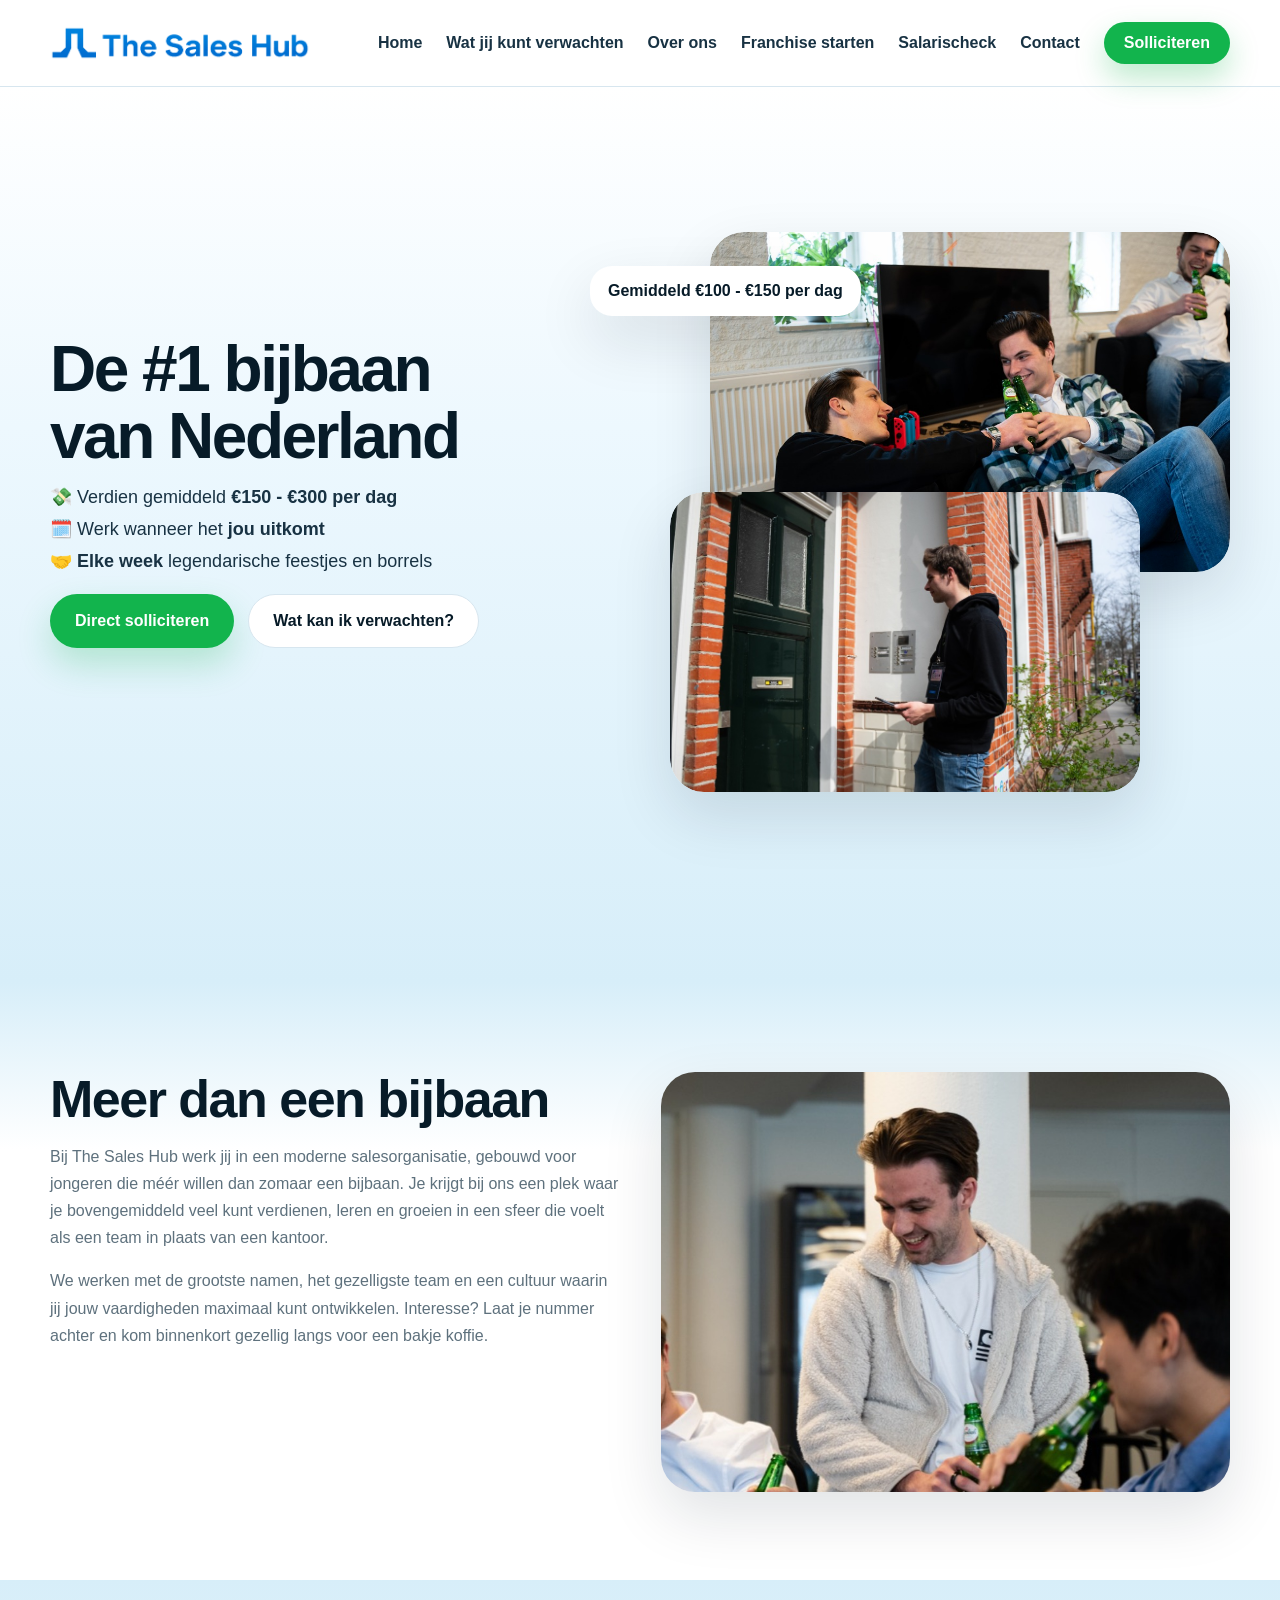
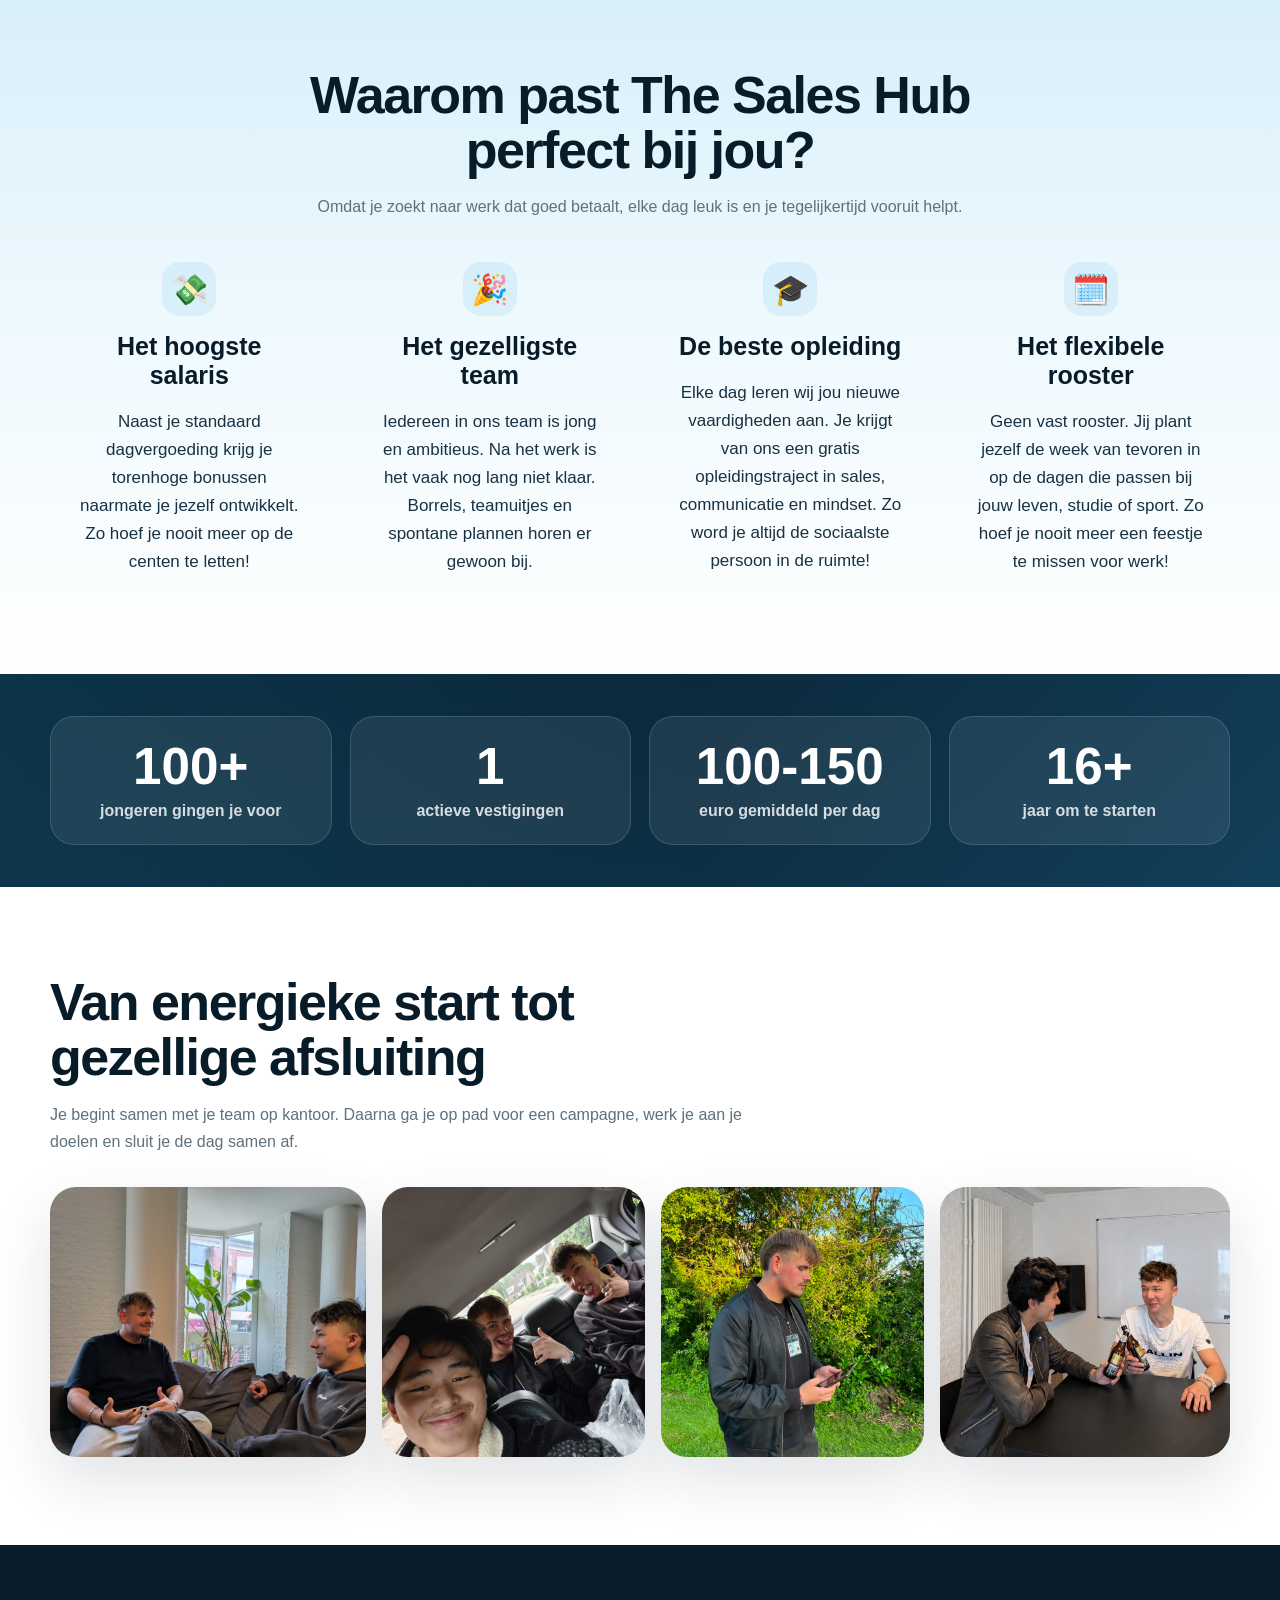
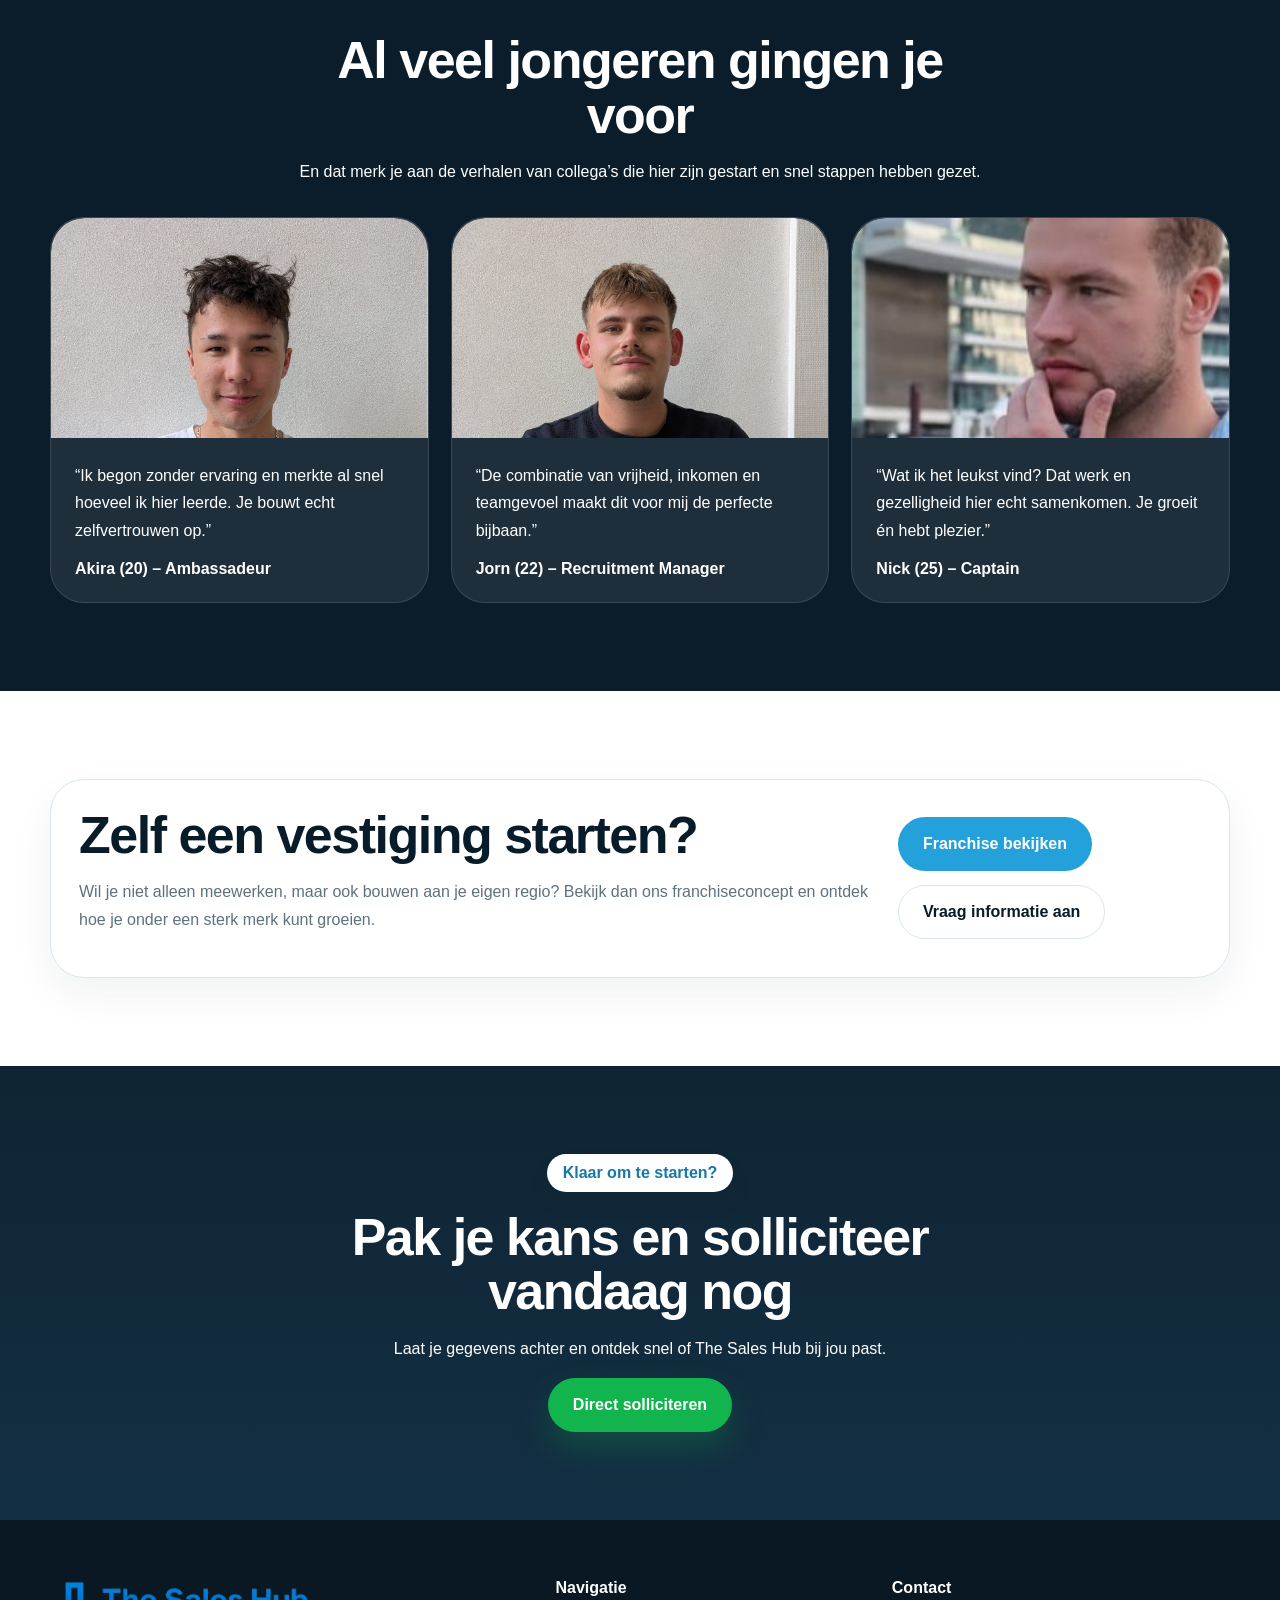
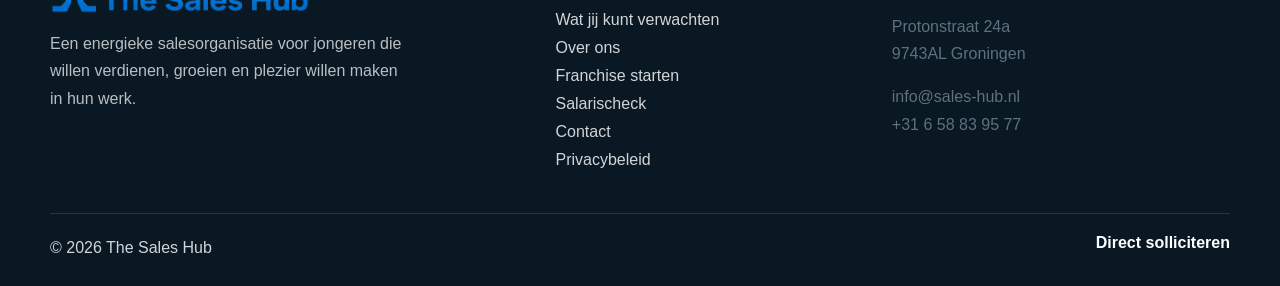
==== commit 7e9e9755: "Update index.html" ====
--- a/index.html
+++ b/index.html
@@ -3,12 +3,16 @@
 <head>
   <meta charset="UTF-8" />
   <meta name="viewport" content="width=device-width, initial-scale=1.0" />
-  <title>The Sales Hub - Home</title>
+
+  <title>Werken bij The Sales Hub | Bijbaan in sales voor jongeren in Groningen</title>
+  <meta name="description" content="Start jouw salesbijbaan bij The Sales Hub in Groningen. Verdien goed, werk flexibel, krijg training en werk in een jong en gezellig team." />
+  <link rel="canonical" href="https://thesaleshub.nl/" />
+<meta property="og:title" content="Bijbaan in sales voor jongeren | The Sales Hub Groningen" />
+<meta property="og:description" content="Verdien goed, werk flexibel en groei in een jong en gezellig sales team in Groningen." />
+<meta property="og:type" content="website" />
+<meta property="og:url" content="https://thesaleshub.nl/" />
   <link rel="stylesheet" href="style.css" />
-  <link rel="icon" type="image/png" href="images/favicon.png?v=2" />
-  <title>Bijbaan in sales voor jongeren | The Sales Hub Groningen</title>
-<meta name="description" content="Start jouw salesbijbaan bij The Sales Hub in Groningen. Verdien goed, werk flexibel, krijg training en werk in een jong en gezellig team." />
-<link rel="canonical" href="https://thesaleshub.nl/" />
+  <link rel="icon" type="image/png" href="images/favicon.png?v=3" />
 </head>
 <body>
 <!-- =========================================================
@@ -231,7 +235,7 @@
       </div>
       <div>
         <h4>Contact</h4>
-        <p>Westerkade 16-1<br>9718AS Groningen</p>
+        <p>Protonstraat 24a<br>9743AL Groningen</p>
         <p>info@sales-hub.nl<br>+31 6 58 83 95 77</p>
       </div>
     </div>
